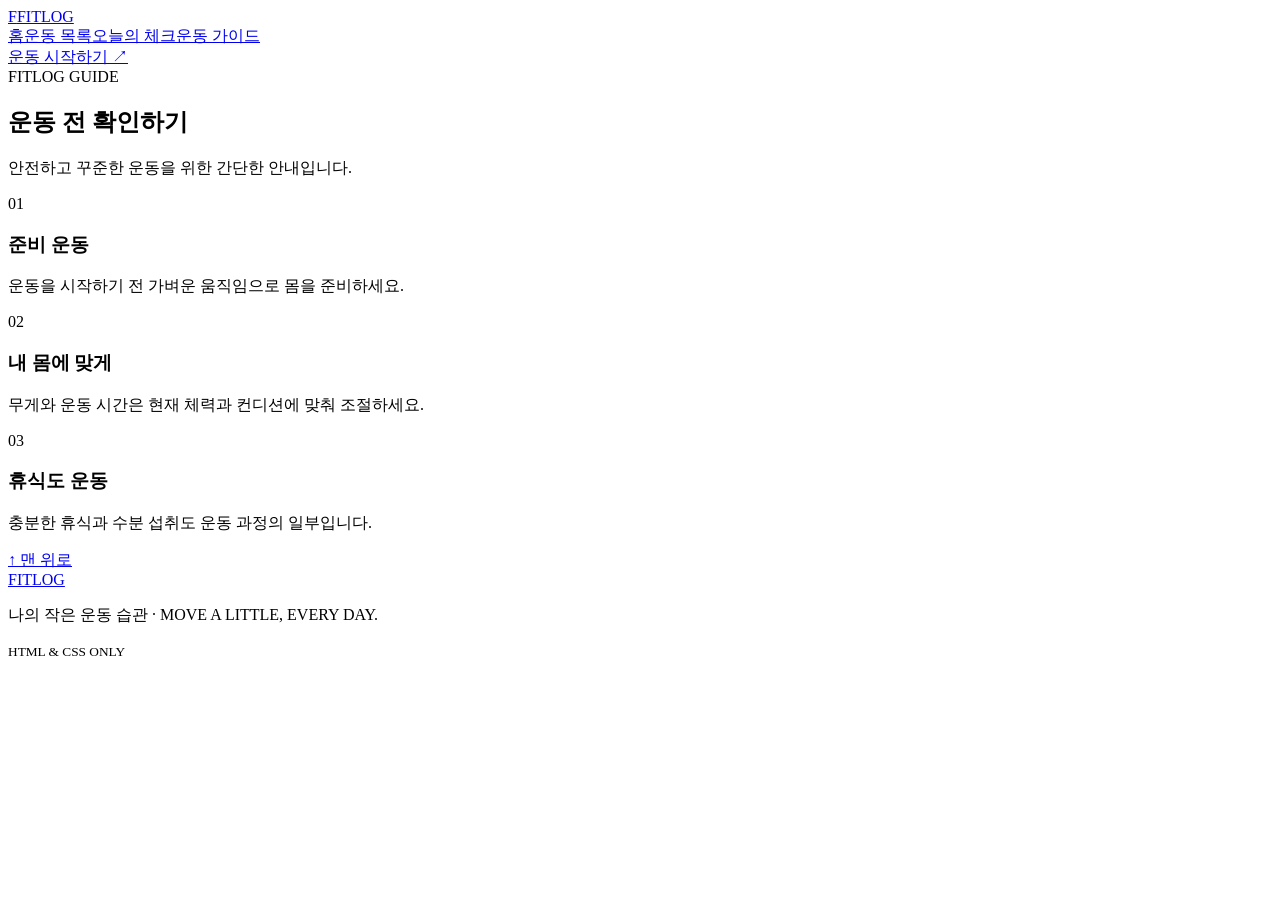
==== guide.html @ 80a4557c "Add files via upload" ====
<!DOCTYPE html>
<html lang="ko">
<head>
<meta charset="UTF-8">
<meta name="viewport" content="width=device-width, initial-scale=1.0">
<meta name="description" content="HTML과 CSS로 만든 FITLOG 운동 관리 웹사이트">
<title>FITLOG | 운동 가이드</title>
<link rel="stylesheet" href="css/style.css">
</head>
<body>
<header class="site-header" id="top"><div class="header-inner">
<a class="brand" href="index.html" aria-label="FITLOG 홈"><span class="brand-mark">F</span><span>FITLOG</span></a>
<nav class="main-nav" aria-label="주요 메뉴"><a href="index.html">홈</a><a href="workouts.html">운동 목록</a><a href="routine.html">오늘의 체크</a><a href="guide.html">운동 가이드</a></nav>
<a class="header-cta" href="routine.html">운동 시작하기 <span>↗</span></a>
</div></header>
<main class="container">
<section class="section guide-section" id="guide">
<div class="section-top"><div><span class="section-kicker">FITLOG GUIDE</span><h2>운동 전 확인하기</h2><p>안전하고 꾸준한 운동을 위한 간단한 안내입니다.</p></div></div>
<div class="guide-grid">
<article class="guide-card"><span>01</span><h3>준비 운동</h3><p>운동을 시작하기 전 가벼운 움직임으로 몸을 준비하세요.</p></article>
<article class="guide-card"><span>02</span><h3>내 몸에 맞게</h3><p>무게와 운동 시간은 현재 체력과 컨디션에 맞춰 조절하세요.</p></article>
<article class="guide-card"><span>03</span><h3>휴식도 운동</h3><p>충분한 휴식과 수분 섭취도 운동 과정의 일부입니다.</p></article>
</div>
</section>
<div class="back-top"><a href="#top">↑ <span>맨 위로</span></a></div>
</main>
<footer><a class="footer-brand" href="index.html">FITLOG</a><p>나의 작은 운동 습관 <span>·</span> MOVE A LITTLE, EVERY DAY.</p><small>HTML &amp; CSS ONLY</small></footer>
</body>
</html>
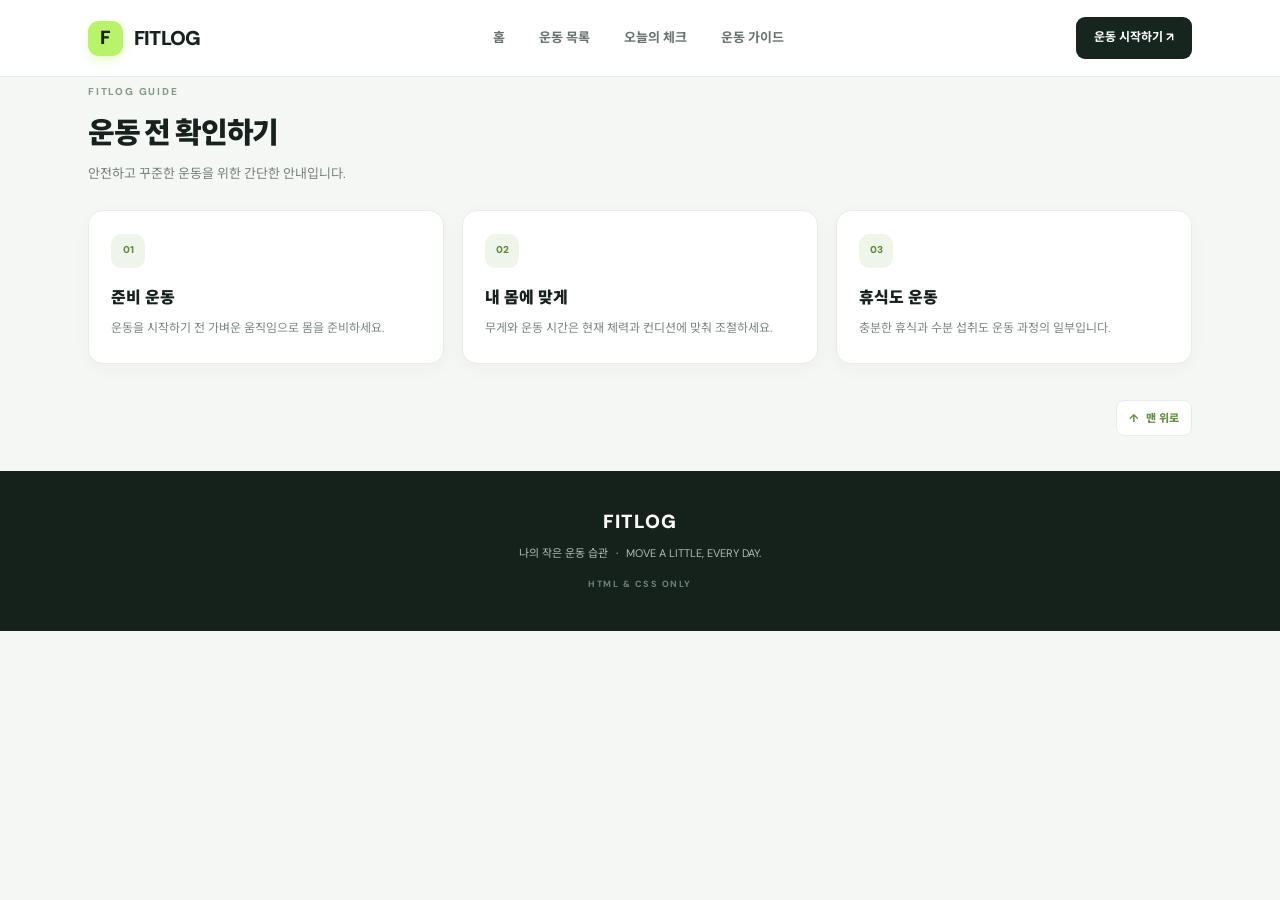
==== commit b84ad240: "Add files via upload" ====
--- a/guide.html
+++ b/guide.html
@@ -5,7 +5,7 @@
 <meta name="viewport" content="width=device-width, initial-scale=1.0">
 <meta name="description" content="HTML과 CSS로 만든 FITLOG 운동 관리 웹사이트">
 <title>FITLOG | 운동 가이드</title>
-<link rel="stylesheet" href="css/style.css">
+<link rel="stylesheet" href="style.css">
 </head>
 <body>
 <header class="site-header" id="top"><div class="header-inner">
--- a/style.css
+++ b/style.css
@@ -0,0 +1,68 @@
+@import url('https://fonts.googleapis.com/css2?family=DM+Sans:wght@400;500;600;700;800&family=Noto+Sans+KR:wght@400;500;600;700;800;900&display=swap');
+
+:root{--ink:#17211d;--muted:#75817b;--green:#b9f36a;--green-dark:#7fb83d;--deep:#17251f;--line:#e8ece9;--paper:#f5f7f5;--white:#fff;--shadow:0 12px 34px rgba(24,43,33,.07)}
+*{box-sizing:border-box}
+html{scroll-behavior:smooth;scroll-padding-top:90px}
+body{margin:0;background:var(--paper);color:var(--ink);font-family:'DM Sans','Noto Sans KR',Arial,sans-serif;line-height:1.65;-webkit-font-smoothing:antialiased}
+a{color:inherit;text-decoration:none}
+.site-header{position:sticky;top:0;z-index:20;background:rgba(255,255,255,.92);backdrop-filter:blur(16px);border-bottom:1px solid rgba(225,232,227,.9)}
+.header-inner{max-width:1160px;margin:auto;padding:0 28px;height:76px;display:flex;align-items:center;justify-content:space-between;gap:28px}
+.brand{display:flex;align-items:center;gap:11px;color:var(--ink);font-size:20px;font-weight:900;letter-spacing:-.8px}
+.brand-mark{width:35px;height:35px;display:grid;place-items:center;background:var(--green);color:#17251f;border-radius:11px;font-size:19px;font-weight:900;box-shadow:0 5px 12px rgba(185,243,106,.3)}
+.main-nav{display:flex;align-items:center;gap:34px;font-size:13px;font-weight:700;color:#68736d}
+.main-nav a{padding:9px 0;position:relative;transition:color .2s}
+.main-nav a:hover{color:#17251f}
+.main-nav a:hover:after{content:'';position:absolute;left:0;right:0;bottom:0;height:2px;background:var(--green-dark);border-radius:2px}
+.header-cta{padding:11px 18px;background:var(--deep);color:white;border-radius:9px;font-size:12px;font-weight:700;transition:.2s}
+.header-cta:hover{background:#2c4437;transform:translateY(-1px)}
+.container{max-width:1160px;margin:0 auto;padding:0 28px}
+.hero{margin:34px 0 76px;padding:62px 64px 54px;min-height:390px;position:relative;overflow:hidden;border-radius:24px;background:radial-gradient(circle at 82% 22%,rgba(185,243,106,.2),transparent 27%),linear-gradient(115deg,#17251f 0%,#20352a 65%,#2b4636 100%);color:#fff;box-shadow:0 22px 55px rgba(24,43,33,.16)}
+.hero:before{content:'';position:absolute;width:390px;height:390px;border:1px solid rgba(211,255,172,.16);border-radius:50%;right:55px;top:-125px;box-shadow:0 0 0 35px rgba(211,255,172,.035),0 0 0 75px rgba(211,255,172,.025)}
+.hero-copy{max-width:590px;position:relative;z-index:2}
+.eyebrow,.section-kicker,.mini-label{font-family:'DM Sans',sans-serif;font-size:10px;letter-spacing:1.8px;font-weight:800;color:#7f9b88}
+.eyebrow{display:inline-flex;align-items:center;gap:9px;color:#c6f58e}
+.live-dot{width:7px;height:7px;border-radius:50%;background:var(--green);box-shadow:0 0 0 5px rgba(185,243,106,.12)}
+.hero h1{margin:21px 0 14px;font-size:clamp(34px,4.3vw,52px);line-height:1.24;letter-spacing:-2.4px;font-weight:900}
+.hero h1 em{color:var(--green);font-style:normal}
+.hero-copy>p{max-width:470px;color:#c2cec6;font-size:14px;margin:0}
+.hero-actions{display:flex;align-items:center;gap:23px;margin-top:30px}
+.button{display:inline-flex;align-items:center;gap:16px;padding:13px 19px;border-radius:9px;font-size:12px;font-weight:800;transition:.2s}
+.button-primary{background:var(--green);color:#18251d;box-shadow:0 8px 18px rgba(185,243,106,.16)}
+.button-primary:hover{background:#ccff8b;transform:translateY(-2px)}
+.text-link{color:#d6e1d9;font-size:12px;font-weight:600;border-bottom:1px solid rgba(255,255,255,.35);padding-bottom:3px}
+.hero-art{display:block;position:absolute;right:80px;top:45px;width:330px;height:290px;z-index:1}
+.art-ring{position:absolute;border:1px solid rgba(200,246,156,.24);border-radius:50%;transform:rotate(-25deg)}
+.ring-one{width:280px;height:210px;right:0;top:35px}.ring-two{width:220px;height:280px;right:35px;top:0}
+.art-card{position:absolute;right:48px;top:48px;width:190px;height:205px;padding:20px;background:linear-gradient(145deg,#d0fa9c,#9bdc62);color:#1b2c20;border-radius:19px;transform:rotate(7deg);box-shadow:0 22px 45px rgba(0,0,0,.22);display:flex;flex-direction:column;justify-content:space-between}
+.art-label{font-size:9px;letter-spacing:1.6px;font-weight:900}.art-card strong{font-size:90px;line-height:1;letter-spacing:-8px}.art-caption{font-size:10px;line-height:1.4;letter-spacing:1.5px;font-weight:800}
+.art-star{position:absolute;color:var(--green);font-size:34px}.star-one{right:4px;top:18px}.star-two{left:5px;bottom:30px;font-size:24px}
+.hero-bottom{position:absolute;bottom:22px;left:64px;right:64px;display:flex;justify-content:space-between;color:#91a398;font-size:9px;font-weight:700;letter-spacing:1.4px}
+.section{margin-bottom:76px}
+.section-top{display:flex;justify-content:space-between;align-items:flex-end;gap:20px;margin-bottom:25px}
+.section-top h2{margin:7px 0 5px;font-size:29px;letter-spacing:-1.2px;font-weight:900}
+.section-top p{margin:0;color:var(--muted);font-size:13px}
+.count-badge,.today-tag{padding:8px 12px;background:white;border:1px solid var(--line);border-radius:8px;color:#7b867f;font-size:9px;font-weight:800;letter-spacing:1px}
+.count-badge b{color:#26382c;margin-left:5px}
+.filter-tabs{display:flex;gap:8px;margin-bottom:18px}
+.filter-tabs label{padding:9px 16px;background:white;border:1px solid #e4e9e5;border-radius:8px;color:#6f7a73;font-size:11px;font-weight:700;cursor:pointer;transition:.2s}
+.filter-tabs label:hover{border-color:#b7d69a;color:#273a2d}
+#all:checked~.filter-tabs label[for='all'],#strength:checked~.filter-tabs label[for='strength'],#cardio:checked~.filter-tabs label[for='cardio']{background:var(--deep);border-color:var(--deep);color:white}
+.filter-area>input,.check-list input{position:absolute;left:-9999px}
+.exercise-grid,.guide-grid{display:grid;grid-template-columns:repeat(3,minmax(0,1fr));gap:18px}
+.exercise-card,.check-panel,.tip-panel,.guide-card{background:white;border:1px solid var(--line);border-radius:15px;overflow:hidden;box-shadow:0 5px 18px rgba(24,43,33,.035);transition:transform .22s,box-shadow .22s}
+.exercise-card:hover,.guide-card:hover{transform:translateY(-4px);box-shadow:var(--shadow)}
+.card-visual{height:145px;padding:17px;color:white;position:relative;display:flex;align-items:flex-end;overflow:hidden}
+.card-visual:after{content:'';position:absolute;width:155px;height:155px;border:1px solid rgba(255,255,255,.2);border-radius:50%;right:-25px;top:-55px;box-shadow:0 0 0 20px rgba(255,255,255,.045),0 0 0 42px rgba(255,255,255,.035)}
+.visual-chest{background:linear-gradient(135deg,#496b5a,#8aa88c)}.visual-leg{background:linear-gradient(135deg,#626e4e,#a2ae76)}.visual-back{background:linear-gradient(135deg,#435d60,#78989a)}.visual-shoulder{background:linear-gradient(135deg,#596078,#929bb8)}.visual-run{background:linear-gradient(135deg,#9a704d,#d1a77a)}
+.visual-number,.visual-symbol{position:absolute;top:15px;font-size:10px;font-weight:800;letter-spacing:1px}.visual-number{left:17px}.visual-symbol{right:17px;font-size:17px}.visual-word{position:relative;z-index:1;font-size:23px;font-weight:900;letter-spacing:1.2px}
+.card-content{padding:19px 19px 20px}.card-meta{display:flex;gap:9px;color:#929c95;font-size:10px;font-weight:600}.card-meta span:first-child{color:#638447}.card-content h3{margin:8px 0 5px;font-size:18px;font-weight:900;letter-spacing:-.5px}.card-content>p{min-height:43px;margin:0 0 14px;color:#78837c;font-size:12px;line-height:1.7}.card-content details{padding-top:12px;border-top:1px solid #edf0ed}.card-content summary{color:#456b36;font-size:11px;font-weight:800;cursor:pointer;list-style:none}.card-content summary:after{content:'+';float:right;font-size:17px;line-height:14px}.card-content details[open] summary:after{content:'−'}.card-content details p{color:#77827a;font-size:11px;line-height:1.8;margin-bottom:0}
+#strength:checked~.exercise-grid .cardio-card,#cardio:checked~.exercise-grid .strength-card{display:none}.filter-note{margin-top:15px;color:#9aa39d;font-size:10px}
+.routine-section{padding:34px;background:#edf3e9;border:1px solid #e1eadb;border-radius:20px}
+.routine-layout{display:grid;grid-template-columns:1.55fr 1fr;gap:18px}.check-panel,.tip-panel{padding:24px}.check-panel-heading{display:flex;justify-content:space-between;align-items:center;margin-bottom:13px}.check-panel-heading h3{margin:5px 0;font-size:18px;font-weight:900}.check-icon,.tip-icon{font-size:22px}.check-icon{color:#7fae4e}.mini-label{color:#84918a;font-size:9px}.check-list label{display:flex;align-items:center;gap:13px;padding:13px 3px;border-bottom:1px solid #edf0ed;cursor:pointer;transition:.2s}.check-list label:hover{padding-left:8px;background:#fbfcfb}.fake-check{width:20px;height:20px;flex:0 0 20px;border:1.5px solid #cbd4cc;border-radius:6px;color:transparent;text-align:center;line-height:18px;font-size:12px}.task-text{display:flex;flex-direction:column;flex:1}.task-text b{font-size:12px}.task-text small,.task-tag{color:#929d95;font-size:10px}.task-tag{font-size:9px;font-weight:800;letter-spacing:.8px}.check-list input:checked+label .fake-check{background:#83b94d;border-color:#83b94d;color:white}.check-list input:checked+label .task-text b{color:#9aa39c;text-decoration:line-through}.check-footnote{margin:14px 0 0;color:#9aa39d;font-size:10px}
+.tip-panel{background:var(--deep);color:white;border:0;display:flex;flex-direction:column;align-items:flex-start;justify-content:center}.tip-icon{color:var(--green);margin-bottom:12px}.tip-panel .mini-label{color:#a8c49c}.tip-panel h3{font-size:25px;line-height:1.35;letter-spacing:-.8px;margin:13px 0}.tip-panel p{color:#c0cdc3;font-size:12px;line-height:1.8}.tip-panel a{display:inline-flex;gap:12px;margin-top:12px;padding-bottom:4px;border-bottom:1px solid #a6c58e;color:var(--green);font-size:11px;font-weight:800}
+.guide-card{padding:23px 22px}.guide-card>span{display:grid;place-items:center;width:34px;height:34px;background:#eff6e9;border-radius:10px;color:#628c43;font-size:10px;font-weight:900}.guide-card h3{margin:17px 0 7px;font-size:16px;font-weight:900}.guide-card p{margin:0;color:#7b867f;font-size:12px;line-height:1.8}
+.back-top{margin:-40px 0 35px;text-align:right;color:#648d46;font-size:11px;font-weight:800}.back-top a{display:inline-flex;align-items:center;gap:7px;padding:8px 12px;background:white;border:1px solid var(--line);border-radius:8px}
+footer{padding:35px 15px;background:#15221c;color:white;text-align:center} .footer-brand{font-size:19px;font-weight:900;letter-spacing:1px}footer p{margin:7px 0;color:#aebdb2;font-size:11px}footer p span{color:var(--green);padding:0 5px}footer small{color:#718278;font-size:9px;letter-spacing:1.5px;font-weight:700}
+@media(max-width:850px){.hero{padding:48px 42px;min-height:360px}.hero-art{right:20px;opacity:.7;transform:scale(.82);transform-origin:right center}.hero-copy{max-width:530px}.hero h1{font-size:42px}.header-inner{gap:15px}.main-nav{gap:18px}.exercise-grid,.guide-grid{grid-template-columns:repeat(2,minmax(0,1fr))}.routine-layout{grid-template-columns:1fr 1fr}}
+@media(max-width:620px){.header-inner{height:66px;padding:0 17px}.brand{font-size:18px}.brand-mark{width:32px;height:32px}.main-nav{display:none}.header-cta{padding:10px 12px;font-size:10px}.container{padding:0 17px}.hero{margin:20px 0 55px;padding:38px 25px 55px;min-height:370px;border-radius:18px}.hero-art{right:-75px;top:100px;opacity:.28;transform:scale(.8)}.hero-copy{max-width:100%}.hero h1{font-size:36px;letter-spacing:-1.8px}.hero-copy>p{font-size:12px;max-width:300px}.hero-bottom{left:25px;right:25px;bottom:18px;font-size:7px;letter-spacing:.7px}.hero-actions{gap:14px;flex-wrap:wrap}.section{margin-bottom:56px}.section-top{align-items:flex-start}.section-top h2{font-size:24px}.section-top p{font-size:11px;max-width:260px}.count-badge,.today-tag{font-size:8px;padding:7px 8px}.exercise-grid,.guide-grid{grid-template-columns:1fr 1fr;gap:11px}.card-visual{height:105px;padding:12px}.visual-word{font-size:17px}.card-content{padding:13px}.card-content h3{font-size:15px}.card-content>p{font-size:10px;min-height:52px}.card-meta{font-size:9px}.routine-section{padding:19px 13px;border-radius:15px}.routine-layout{grid-template-columns:1fr}.check-panel,.tip-panel{padding:18px}.tip-panel h3{font-size:22px}.guide-card{padding:17px 14px}.guide-card h3{font-size:14px;margin-top:13px}.guide-card p{font-size:10px}.filter-tabs{gap:6px}.filter-tabs label{padding:8px 11px;font-size:10px}.back-top{margin:-25px 0 25px}}
+@media(max-width:380px){.exercise-grid,.guide-grid{grid-template-columns:1fr}.card-visual{height:125px}.hero h1{font-size:31px}.hero-bottom span:last-child{display:none}}
